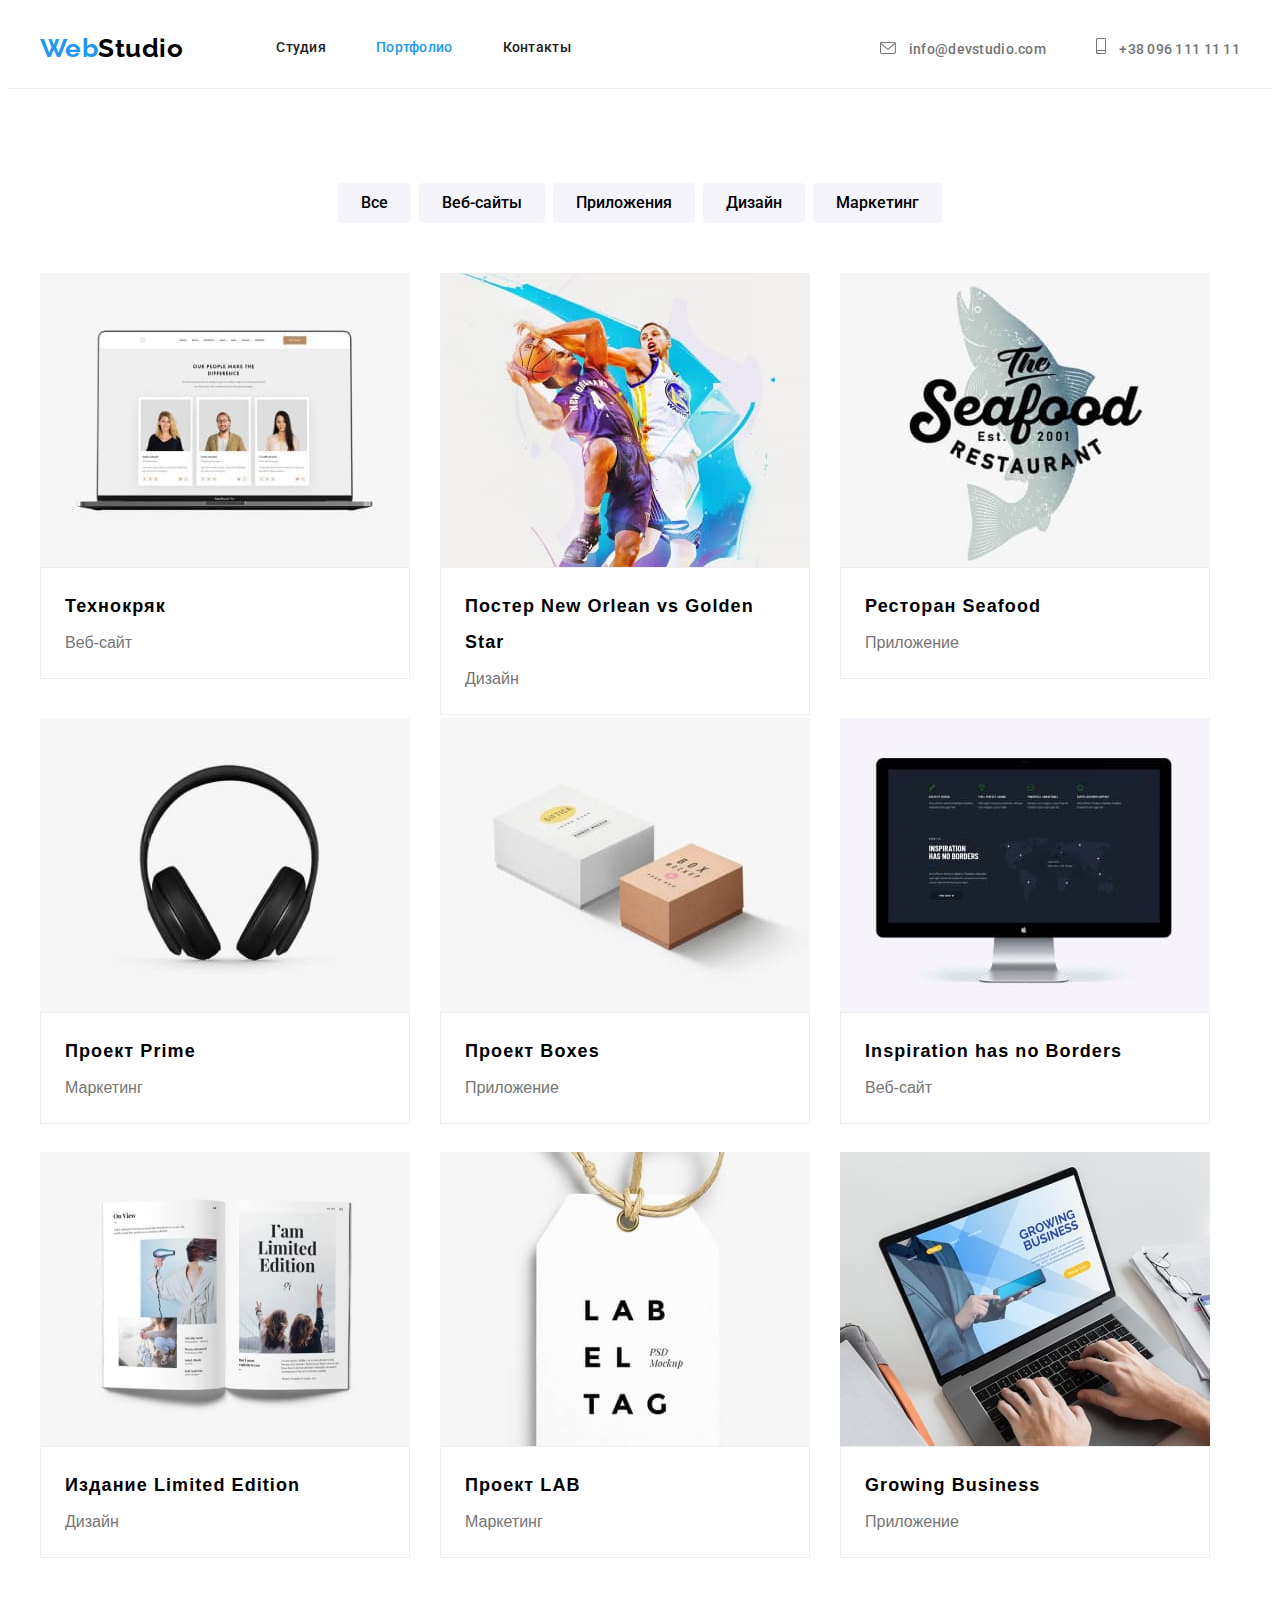
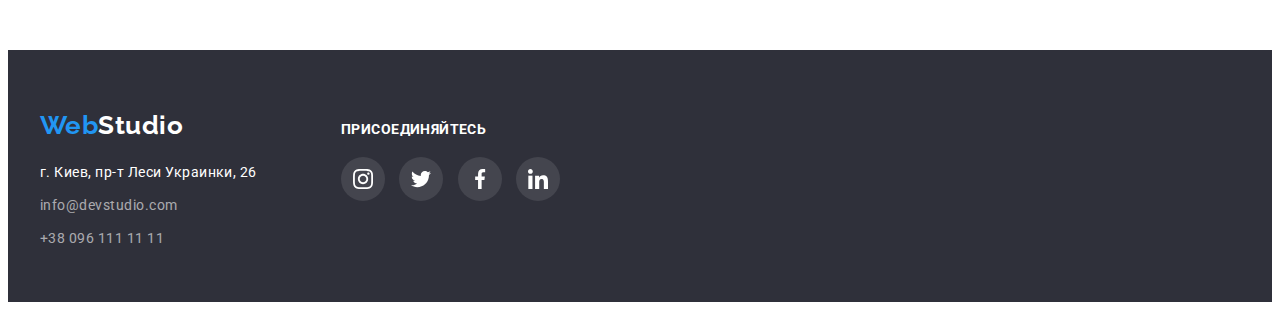
==== portfolio.html @ d93347e3 "Додає текст на картинці" ====
<!DOCTYPE html>
<html lang="ru">

<head>
    <meta charset="UTF-8">
    <meta http-equiv="X-UA-Compatible" content="IE=edge">
    <meta name="viewport" content="width=device-width, initial-scale=1.0">
    <title>Document</title>
  
    <link rel="stylesheet" href="https://cdnjs.cloudflare.com/ajax/libs/modern-normalize/1.1.0/modern-normalize.min.css"
            integrity="sha512-wpPYUAdjBVSE4KJnH1VR1HeZfpl1ub8YT/NKx4PuQ5NmX2tKuGu6U/JRp5y+Y8XG2tV+wKQpNHVUX03MfMFn9Q=="
            crossorigin="anonymous" referrerpolicy="no-referrer" />
            <link rel="stylesheet" href="./css/styles.css">
            <link
                href="https://fonts.googleapis.com/css2?family=Montserrat&family=Raleway:wght@700&family=Roboto:wght@400;500;700;900&display=swap"
                rel="stylesheet">
</head>

<body class="page">
<!-- Шапка сайта -->
<header class="page-header">
    <div class="container main-nav">
        <nav class="logo-nav">
            <a href="index.html" class="logo-header"><span class="logo-web">Web</span>Studio
            </a>
            <ul class="site-nav list">
                <li class="item"><a href="index.html" class="link">Студия</a></li>
                <li class="item"><a href="portfolio.html" class="link current">Портфолио</a></li>
                <li class="item"><a href="" class="link">Контакты</a></li>
            </ul>
        </nav>

        <ul class="address-nav list">
            <li class="item">
                <a href="mailto:info@devstudio.com" class="link">
                    <svg class="mail-icon" width="16" height="12">
                        <use href="./images/icons.svg#icon-envelope"></use>
                    </svg>

                    info@devstudio.com</a>
            </li>
            <li class="item">
                <a href="tel:+380961111111" class=link>
                    <svg class="telephone-icon" width="10" height="16">
                        <use href="./images/icons.svg#icon-smartphone"></use>
                    </svg>
                    +38 096 111 11 11</a>
            </li>
        </ul>
    </div>
</header>
    <!-- main content -->
    <main>
        <section class="section filter">
            <div class="container">
            <h1 class="visually-hidden">Портфолио</h1>
            
            <!-- навигация портфолио -->
            <ul class="portfolio-nav list">
                <li class="item"><button type="button" class="button-portfolio">Все </button> </li>
                <li class="item"><button type="button" class="button-portfolio">Веб-сайты</button></li>
                <li class="item"><button type="button" class="button-portfolio">Приложения</button></li>
                <li class="item"><button type="button" class="button-portfolio">Дизайн</button></li>
                <li class="item"><button type="button" class="button-portfolio">Маркетинг</button></li>
            </ul>
            <!-- примеры работ -->
        <h2 class="visually-hidden">Примеры работ</h2>
        <ul class="example list">
            <li class="item"><button type="button" class="link list"><img src="./images/web-up.jpg" alt="Ноутбук" width="370" height="294"
                        class="image">
                    <div class="card-down">
                        <h3 class="title-example list">Технокряк</h3>
                        <p class="type">Веб-сайт</p>
                    </div>
                </button>
            </li>
            <li class="item"><button type="button" class="link list"><img src="./images/design-up.jpg" alt="Два баскетболиста" width="370"
                        height="294" class="image">
                    <div class="card-down">
                        <h3 class="title-example list">Постер New Orlean vs Golden Star</h3>
                        <p class="type">Дизайн</p>
                    </div>
                </button>
            </li>
            <li class="item"><button type="button"  class="link list"><img src="./images/app-up.jpg" alt="Рыба" width="370" height="294"
                        class="image">
                    <div class="card-down">
                        <h3 class="title-example list">Ресторан Seafood</h3>
                        <p class="type">Приложение</p>
                    </div>
                </button>
            </li>
            <li class="item"><button type="button"  class="link list"><img src="./images/marketing-middle.jpg" alt="Наушники" width="370"
                        height="294" class="image">
                    <div class="card-down">
                        <h3 class="title-example list">Проект Prime</h3>
                        <p class="type">Маркетинг</p>
                    </div>
                </button>
            </li>
            <li class="item"><button type="button"  class="link list"><img src="./images/app-middle.jpg" alt="Две коробки" width="370"
                        height="294" class="image">
                    <div class="card-down">
                        <h3 class="title-example list">Проект Boxes</h3>
                        <p class="type">Приложение</p>
                    </div>
                </button>
            </li>
            <li class="item"><button type="button"  class="link list"><img src="./images/web-middle.jpg" alt="Экран" width="370"
                        height="294" class="image">
                    <div class="card-down">
                        <h3 class="title-example list">Inspiration has no Borders</h3>
                        <p class="type">Веб-сайт</p>
                    </div>
                </button>
            </li>
            <li class="item"><button type="button"  class="link list"><img src="./images/design-down.jpg" alt="Журнал" width="370"
                        height="294" class="image">
                    <div class="card-down">
                        <h3 class="title-example list">Издание Limited Edition</h3>
                        <p class="type">Дизайн</p>
                    </div>
                </button>
            </li>
            <li class="item"><button type="button"  class="link list"><img src="./images/marketing-down.jpg" alt="Бирка с логотипом"
                        width="370" height="294" class="image">
                    <div class="card-down">
                        <h3 class="title-example list">Проект LAB</h3>
                        <p class="type">Маркетинг</p>
                    </div>
                </button>
            </li>
            <li class="item"><button type="button"  class="link list"><img src="./images/app-down.jpg" alt="Руки и ноутбук" width="370"
                        height="294" class="image">
                    <div class="card-down">
                        <h3 class="title-example list">Growing Business</h3>
                        <p class="type">Приложение</p>
                    </div>
                </button>
            </li>
        </ul>
        </div>
        </section>
        </main>

<!-- footer -->
<footer class="footer">
    <div class="container">
        <ul class="footer-content">
            <li class="footer-box address-logo">
                <div class="footer-auth">
                    <div class="logo-footer">
                        <a href="index.html"><span class="logo-web">Web</span><span class="logo-white">Studio</span>
                        </a>
                    </div>
                    <div class="address-box">
                        <address class="address-footer">
                            <a href="https://goo.gl/maps/piqngm7oDQpEDh6u6" target="_blank" class="address">г. Киев,
                                пр-т Леси Украинки,
                                26</a>
                        </address>

                        <address class="address-nav-footer">
                            <ul class="list">
                                <li class="mail">
                                    <a href="mailto:info@devstudio.com" class="link">info@devstudio.com</a>
                                </li>
                                <li><a href="tel:+380961111111" class="link">+38 096 111 11 11</a>
                                </li>
                            </ul>
                        </address>
                    </div>
                </div>
            </li>
            <li class="footer-box">
                <div class="footer-auth icons-block">
                    <p class="footer-auth-text">Присоединяйтесь</p>
                    <ul class="footer-icons">
                        <li class="icon list">
                            <a href="#" class="footer-link">

                                <svg class="footer-icon">
                                    <use href="./images/icons.svg#icon-Instasign"></use>
                                </svg>
                            </a>
                        </li>
                        <li class="icon list">
                            <a href="#" class="footer-link">

                                <svg class="footer-icon">
                                    <use href="./images/icons.svg#icon-Twitter"></use>
                                </svg>
                            </a>
                        </li>
                        <li class="icon list">
                            <a href="#" class="footer-link">
                                <svg class="footer-icon">
                                    <use href="./images/icons.svg#icon-facebooksign"></use>
                                </svg>
                            </a>
                        </li>
                        <li class="icon list">
                            <a href="#" class="footer-link">

                                <svg class="footer-icon">
                                    <use href="./images/icons.svg#icon-INsign"></use>
                                </svg>
                            </a>
                        </li>
                    </ul>
                </div>
        </ul>
    </div>
</footer>
</body>

</html>
---- css/styles.css ----
:root{
--primary-text-colour: #212121;
--title-text-color: #212121;
--text-color:#757575;
--accent-color:#2196F3;
--secondary-text-color:#ffffff;
--primary-background-color:#ffffff;
--background-color-dark:#2F303A;
--background-color-button: #F5F4FA;
--border-color-header: #ECECEC;
--background-color-border-image-portfolio: #EEEEEE;
--color-icons-not-hovwer: #AFB1B8;}

header {border-bottom: 1px solid var(--border-color-header);}
body {
background-color:var(--primary-background-color);
color: var(--primary-text-colour);
font-family: Roboto, sans-serif;
letter-spacing:0.03em;}
a{
text-decoration: none;
}

.visually-hidden{
position: absolute;
 width: 1px;
height: 1px;
margin: -1px;
border: 0;
padding: 0;
white-space: nowrap;
clip-path: inset(100%);
clip: rect(0 0 0 0);
overflow: hidden;}

/* Section */
.section {
    color: var(--primary-text-colour);
    padding-top: 94px;
    padding-bottom: 94px;
}

.section-title {
    font-weight: 700;
    font-size: 36px;
    line-height: 1.17;
    text-align: center;
    margin-top: 0;
    margin-bottom: 50px;
}

    /* Logo */
.logo-header, .logo-footer{
color: #000000;
font-family: Raleway,sans-serif;
font-weight:700;
font-size:26px;
line-height:1.19;
text-decoration: none;}
.logo-web{
    color: var(--accent-color);}
/* List */
.list {
list-style: none;
margin-top: 0px;
margin-bottom: 0px;
padding-left: 0;}

/* Site-naw */
.main-nav{
    display: flex;
    align-items: center;
}
.logo-nav{
    display: flex;
    align-items: center;
}
.site-nav{
display: flex;
margin-left: 93px;
}
.site-nav>.item {
    margin-right: 50px;}

.site-nav>.item:not(:last-child){
margin-right: 50 px;
}


.site-nav .link {
display: block;
padding-top: 32px;
padding-bottom: 32px;

color:var(--primary-text-colour);
letter-spacing:0.02em;
font-weight: 500;
font-size: 14px;
line-height: 1.14;
text-decoration: none;}
.site-nav .link:hover,
.site-nav .link:focus {
    color: var(--accent-color);}
.site-nav .link.current {
color:var(--accent-color);}

.address-nav {
display: flex;
margin-left: auto;
align-items: baseline;}

.address-nav .link {
color: var(--text-color);
letter-spacing:0.02em;
text-decoration: none;
font-weight: 500;
font-size: 14px;
line-height: 1.14;

padding-top: 32px;
padding-bottom: 32px;}
.address-nav .link:hover,
.address-nav .link:focus {
color: var(--accent-color);}

.address-nav .link:hover .mail-icon,
.address-nav .link:focus .mail-icon{
  fill: var(--accent-color);
}
.address-nav .link:hover .telephone-icon,
.address-nav .link:focus .telephone-icon {
    fill: var(--accent-color);
}
.address-nav .item+ .item{
    margin-left: 50px;
}

    /* Hero */
.hero {
text-align:center;
padding-top: 200px;
padding-bottom: 200px;
background-image: url("../images/hero\ image.jpg");
linear-gradient:(to right, rgba(47, 48, 58, 0.4), rgba(47, 48, 58, 0.4));
background-color: var(--background-color-dark);
background-repeat: no-repeat;
background-position: center;
background-size: cover;
background-attachment:scroll;
background-size: 1600px auto;
}

.hero-title {
color: var(--secondary-text-color);

letter-spacing:0.06em;
font-weight: 900;
font-size: 44px;
line-height: 1.36;
text-transform: uppercase;
margin-top: 0px;
margin-bottom: 30px;
}

.button{
color: var(--secondary-text-color);
background-color: var(--accent-color);
font-weight: 700;
letter-spacing:0.06em;
font-family:inherit;
font-size: 16px;
line-height: 1.87;
text-align: center;
border-radius: 4px;
padding: 10px 32px;
display: inline-block;
border: 1px solid transparent;
margin-bottom: 0px;
margin-top: 0px;
min-width: 200px;
}

/* Features */
.features .title{
color:var(--title-text-color);
font-weight: 700;
font-size: 14px;
line-height: 1.14;
text-transform: uppercase;
margin-top: 0;
margin-bottom: 10px;}
.features .text{
color: var(--text-color);
font-size: 14px;
line-height: 1.71;
margin-top: 0;
margin-bottom: 0;
}
.features.list{
    display:flex;
    list-style: none;
}

.features .item:not(:last-child){
margin-right: 30px;}
.features .item{
    width: 270px;
    height: 251px;
}

/* Work-list */
.section.works{
    padding: 0px 0px 94px;
}

.work-img{
display: flex;
}
.item-work{position: relative;}
.work-img .item-work +.item-work{
    margin-left: 30px;
}
.name-work{
    font-weight: 700;
    font-size: 14px;
    line-height: 1.14;
    text-align: center;
    letter-spacing: 0.03em;
    text-transform: uppercase;

    position: absolute;
    left: 86px;
    bottom: 27px;
    color: var(--secondary-text-color);}
    
/* Command */
.command{
    display: flex;
}
.photo{
display: block;

}
.command-card {

padding-top:30px;
padding-bottom: 30px;
}
.command .item:not(:last-child){
margin-right: 30px;
}
.command .item{background-color: #FFFFFF;
    box-shadow: 0px 1px 3px rgba(0, 0, 0, 0.12), 0px 1px 1px rgba(0, 0, 0, 0.14), 0px 2px 1px rgba(0, 0, 0, 0.2);
    border-radius: 0px 0px 4px 4px;
    border: none;
    outline: none;
   }

.name{
font-weight: 500;
font-size: 16px;
line-height: 1.19;
text-align: center;
margin-top: 0;
margin-bottom: 10;}
.command .text{
    color:var(--text-color);
    font-size: 16px;
    line-height: 1.19;
    text-align: center;
margin-bottom: 16px;
margin-top: 0;
}
.text{margin-top: 0;}
.section.command{
    background-color:var(--background-color-button);}
.name-command {
    padding-top: 30px;
    padding-bottom: 30px;
background-color: var(--primary-background-color);}

.social-icon {
    width: 20px;
    height: 20px;
    fill: var(--color-icons-not-hovwer);}
.link-social:hover .social-icon,
.link-social:focus .social-icon{
fill:var(--secondary-text-color);
}
.link-social:focus,
.link-social:hover {
background-color: var(--accent-color);
cursor: pointer;
}
.link-social{
    width: 44px;
    height: 44px;
    border-radius: 50%;
    background-color: var(--secondary-text-color);
    display:flex;
justify-content: center;
    align-items: center;}

.command-icons {
    text-align: center;
    padding: 0;
  
    display: flex;
    padding-right: 32px;
    padding-left: 32px;
}
.command-icons .icon:not(:last-child){
    margin-right: 10px;
    
}
/* Clients */
.client-icon {
    width: 106px;
    height: 60px;
    fill: var(--color-icons-not-hovwer);

}

.client-link:hover .client-icon,
.client-link:focus .client-icon {
    fill: var(--accent-color);
}
.client-link:hover,
.client-link:focus{
        border: 1px solid var(--accent-color);
            border-radius: 4px;}

.client-link {
    border: 1px solid var(--color-icons-not-hovwer);
    width: 170px;
    height: 92px;
    border-radius: 4px;
    display: flex;
    text-align: center;
    justify-content: center;
    align-items: center;


}


.clients-icons .icon:not(:last-child) {
    margin-right: 30px;
}

.clients-icons .icon {


}

.clients-icons {
    text-align: center;
        padding: 0;
        display: flex;
        justify-content: center;
}
/* Footer */
.logo-footer{
margin-bottom: 20px;
text-decoration: none;
}
.address-footer{
    margin-bottom: 9px;
}
.mail{
    margin-bottom: 9px;
}
.logo-white{
    color: var(--secondary-text-color);
}
.address {
    color: var(--secondary-text-color);
    background-color: var(--background-color-dark);
    font-size: 14px;
    line-height: 1.71;
    text-decoration: none;}
address {
        font-style: normal;}
.address:hover,
.address:focus{
color: var(--accent-color);}
.address-nav-footer .link{
text-decoration: none;
font-size: 14px;
line-height: 1.71;
color: rgba(255, 255, 255, 0.6);
background-color: var(--background-color-dark);}
.container {
margin-left: auto;
margin-right: auto;
width: 1200px;
padding-left: 15px;
padding-right: 15px;}

.footer {
padding-top: 60px;
padding-bottom: 60px;
background-color: var(--background-color-dark);}


.footer-auth-text {
    letter-spacing: 0.03em;
    font-weight: 700;
    font-size: 14px;
    line-height: 1, 14;

    display: inline-block;
    text-transform: uppercase;
    color: var(--secondary-text-color);
    margin-bottom: 20px;}

.footer-content {
    display: flex;
    align-items: center;
    padding: 0;
    align-items: baseline;
    margin: 0;
}

.footer-content .footer-box {
    display: inline-block;
}

.footer-link {
    width: 44px;
    height: 44px;
    border-radius: 50%;
    background-color: rgba(255, 255, 255, 0.1);
    margin-right: 10px;
    display: flex;
    align-items: center;
    justify-content: center;
}


.footer-link .footer-icon {
    width: 20px;
    height: 20px;
    fill: var(--primary-background-color);
    text-align: center;
}

.footer-icons .icon {
    display: inline-block;
}

.footer-box.address-logo {
    margin-right: 70px;
}

.footer-icons {
    padding: 0;}

.footer-auth.icons-block {}

.address-box {
    width: 231px;
    height: 81px;
}
.footer-link:hover .footer-icon,
.footer-link:focus .footer-icon {
    color: var(--secondary-text-color);
}
.footer-link:hover,
.footer-link:focus{
    background-color: var(--accent-color);
}

        /* Portfolio */
        /* Navigation */
    
        .portfolio-nav {
            color: var(--primary-text-colour);
            text-align: center;
            display: flex;
            justify-content: center;
            padding-bottom: 16px;
            margin-bottom: 34px;
        }
    
        .portfolio-nav .item:not(:last-child) {
    
            margin-right: 8px;
        }
    
        .portfolio-nav .button-portfolio {
            background-color: var(--background-color-button);
            font-family: inherit;
            font-weight: 500;
            font-size: 16px;
            line-height: 1.62;
            text-align: center;
            cursor: pointer;
            padding: 6px 22px;
            border: 1px solid transparent;
            display: inline-block;
            min-width: 73px;
            border-radius: 4px;

        }
    
        .portfolio-nav .button-portfolio:hover,
        .portfolio-nav .button-portfolio:focus {
            background-color: var(--accent-color);
            color: var(--secondary-text-color);
            border-radius: 4px;
            min-width: 73px;
            display: inline-block;
        }
    
        /* Work-examples */
        .example {
            display: flex;
            flex-wrap: wrap;
        }
    
    
        .example>.item {
            margin-right: 30px;
            margin-bottom: 30px;
           
        }
    
        .example .item:nth-child(3n) {
            margin-right: 0px;
        }
    
        .example .item:nth-last-child(-n+3) {
            margin-bottom: 0;
        }
    
        .example .link {
            padding: 0;
            width: 370px;
            height: 404px;
            border: none;
            outline: none;
        background-color: #FFFFFF;}
            .example .link:hover,
            .example .link:focus{
            color: var(--primary-text-colour);
            background-color: #FFFFFF;
            box-shadow: 0px 1px 1px rgba(0, 0, 0, 0.12), 0px 4px 4px rgba(0, 0, 0, 0.06), 1px 4px 6px rgba(0, 0, 0, 0.16);
        }
    
        .example .title-example {
            letter-spacing: 0.06em;
            font-weight: 700;
            font-size: 18px;
            line-height: 2;
            margin-bottom: 4px;
        }
    
        .example .type {
            color: var(--text-color);
            font-size: 16px;
            line-height: 1.9;
        }
    
     p {
            margin: 0;
        }

        .card-down {
            border: 1px solid var(--background-color-border-image-portfolio);
            padding: 20px 24px;
            text-align: left;
        }
    
/* 
        SVG */
 .image {
display: block;
        }

.icon-features{
    width: 70px;
    height: 70px;
}
.box-features{
    display: flex;
    justify-content: center;
    align-items: center;
    width: 270px;
    height: 120px;
    background-color: var(--background-color-button);
margin-bottom: 30px;}
.mail-icon, .telephone-icon{
margin-right: 10px;
fill: var(--text-color);

}
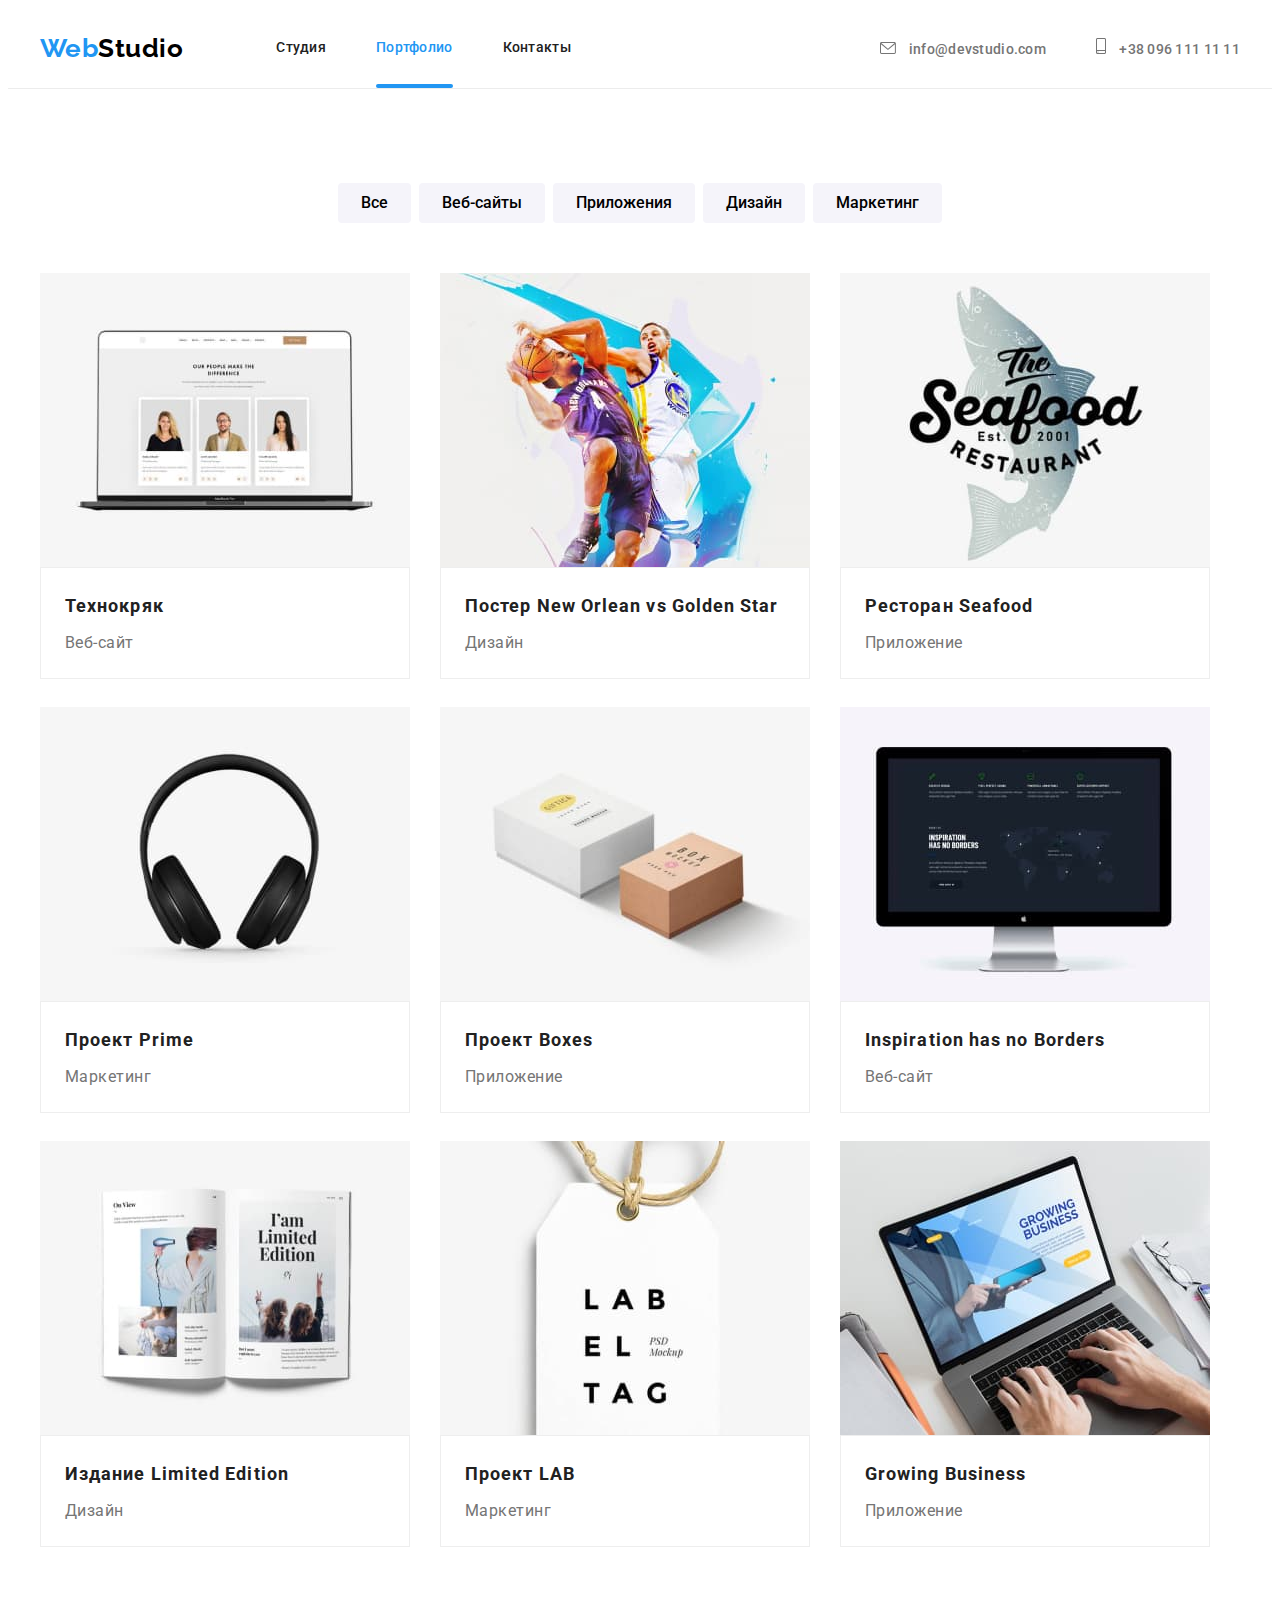
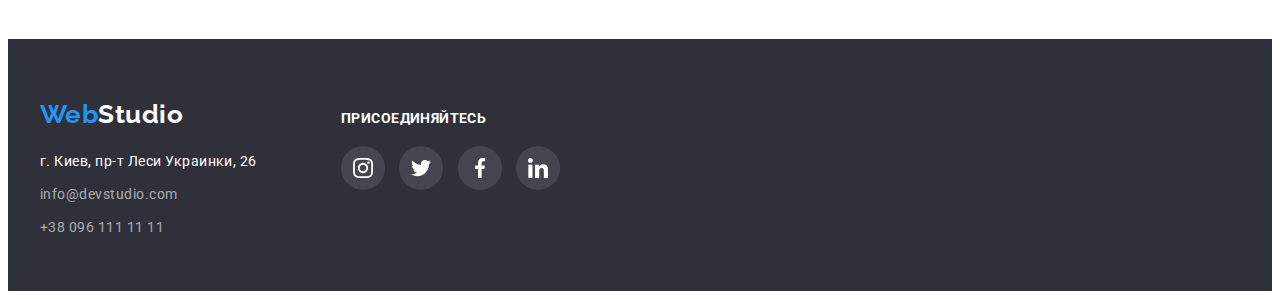
==== commit 0b5cf137: "Добавляет переходы и анимации" ====
--- a/portfolio.html
+++ b/portfolio.html
@@ -66,77 +66,93 @@
             <!-- примеры работ -->
         <h2 class="visually-hidden">Примеры работ</h2>
         <ul class="example list">
-            <li class="item"><button type="button" class="link list"><img src="./images/web-up.jpg" alt="Ноутбук" width="370" height="294"
+            <li class="item">
+                <div class="link list">
+                    <div class="card-top">
+                    <img src="./images/web-up.jpg" alt="Ноутбук" width="370" height="294"
                         class="image">
+                        <div class="example-overlay">
+                            <p>Ресурс предлагает комплексные предложения с разным уровнем функционала и сервисов. Все это позволит посетителю получить
+                            исчерпывающие сведения о компании или частном лице.</p>
+                        </div>
+                        </div>
                     <div class="card-down">
                         <h3 class="title-example list">Технокряк</h3>
                         <p class="type">Веб-сайт</p>
                     </div>
-                </button>
-            </li>
-            <li class="item"><button type="button" class="link list"><img src="./images/design-up.jpg" alt="Два баскетболиста" width="370"
+                </div>
+            </li>
+            <li class="item">
+                <div class="link list"><img src="./images/design-up.jpg" alt="Два баскетболиста" width="370"
                         height="294" class="image">
                     <div class="card-down">
                         <h3 class="title-example list">Постер New Orlean vs Golden Star</h3>
                         <p class="type">Дизайн</p>
                     </div>
-                </button>
-            </li>
-            <li class="item"><button type="button"  class="link list"><img src="./images/app-up.jpg" alt="Рыба" width="370" height="294"
+                </div>
+            </li>
+            <li class="item">
+                <div  class="link list">
+                    <img src="./images/app-up.jpg" alt="Рыба" width="370" height="294"
                         class="image">
                     <div class="card-down">
                         <h3 class="title-example list">Ресторан Seafood</h3>
                         <p class="type">Приложение</p>
                     </div>
-                </button>
-            </li>
-            <li class="item"><button type="button"  class="link list"><img src="./images/marketing-middle.jpg" alt="Наушники" width="370"
+                </div>
+            </li>
+            <li class="item"><div type="button"  class="link list"><img src="./images/marketing-middle.jpg" alt="Наушники" width="370"
                         height="294" class="image">
                     <div class="card-down">
                         <h3 class="title-example list">Проект Prime</h3>
                         <p class="type">Маркетинг</p>
                     </div>
-                </button>
-            </li>
-            <li class="item"><button type="button"  class="link list"><img src="./images/app-middle.jpg" alt="Две коробки" width="370"
+                </div>
+            </li>
+            <li class="item">
+                <div  class="link list">
+                    <img src="./images/app-middle.jpg" alt="Две коробки" width="370"
                         height="294" class="image">
                     <div class="card-down">
                         <h3 class="title-example list">Проект Boxes</h3>
                         <p class="type">Приложение</p>
                     </div>
-                </button>
-            </li>
-            <li class="item"><button type="button"  class="link list"><img src="./images/web-middle.jpg" alt="Экран" width="370"
+                </div>
+            </li>
+            <li class="item"><div type="button"  class="link list"><img src="./images/web-middle.jpg" alt="Экран" width="370"
                         height="294" class="image">
                     <div class="card-down">
                         <h3 class="title-example list">Inspiration has no Borders</h3>
                         <p class="type">Веб-сайт</p>
                     </div>
-                </button>
-            </li>
-            <li class="item"><button type="button"  class="link list"><img src="./images/design-down.jpg" alt="Журнал" width="370"
+                </div>
+            </li>
+            <li class="item">
+                <div class="link list">
+                    <img src="./images/design-down.jpg" alt="Журнал" width="370"
                         height="294" class="image">
                     <div class="card-down">
                         <h3 class="title-example list">Издание Limited Edition</h3>
                         <p class="type">Дизайн</p>
                     </div>
-                </button>
-            </li>
-            <li class="item"><button type="button"  class="link list"><img src="./images/marketing-down.jpg" alt="Бирка с логотипом"
+                </div>
+            </li>
+            <li class="item"><div type="button"  class="link list"><img src="./images/marketing-down.jpg" alt="Бирка с логотипом"
                         width="370" height="294" class="image">
                     <div class="card-down">
                         <h3 class="title-example list">Проект LAB</h3>
                         <p class="type">Маркетинг</p>
                     </div>
-                </button>
-            </li>
-            <li class="item"><button type="button"  class="link list"><img src="./images/app-down.jpg" alt="Руки и ноутбук" width="370"
+                </div>
+            </li>
+            <li class="item">
+                <div class="link list"><img src="./images/app-down.jpg" alt="Руки и ноутбук" width="370"
                         height="294" class="image">
                     <div class="card-down">
                         <h3 class="title-example list">Growing Business</h3>
                         <p class="type">Приложение</p>
                     </div>
-                </button>
+                </div>
             </li>
         </ul>
         </div>
--- a/css/styles.css
+++ b/css/styles.css
@@ -97,12 +97,25 @@
 font-weight: 500;
 font-size: 14px;
 line-height: 1.14;
-text-decoration: none;}
+text-decoration: none;
+position: relative;}
 .site-nav .link:hover,
 .site-nav .link:focus {
     color: var(--accent-color);}
 .site-nav .link.current {
 color:var(--accent-color);}
+
+.link.current::after{
+    content: "";
+    position: absolute;
+    width: 100%;
+    height: 4px;
+    background-color: var(--accent-color);
+    border-radius: 2px;
+    display: block;
+    bottom: 0;
+    left: 0;
+}
 
 .address-nav {
 display: flex;
@@ -134,15 +147,20 @@
 .address-nav .item+ .item{
     margin-left: 50px;
 }
+.mail-icon,
+.telephone-icon {
+    margin-right: 10px;
+    fill: var(--text-color);
+}
+
 
     /* Hero */
 .hero {
 text-align:center;
 padding-top: 200px;
 padding-bottom: 200px;
-background-image: url("../images/hero\ image.jpg");
-linear-gradient:(to right, rgba(47, 48, 58, 0.4), rgba(47, 48, 58, 0.4));
-background-color: var(--background-color-dark);
+background-image: linear-gradient(rgba(47, 48, 58, 0.4),rgba(47, 48, 58, 0.4)),
+url(../images/hero\ image.jpg);
 background-repeat: no-repeat;
 background-position: center;
 background-size: cover;
@@ -205,8 +223,21 @@
 margin-right: 30px;}
 .features .item{
     width: 270px;
-    height: 251px;
-}
+    height: 251px;}
+        .icon-features {
+            width: 70px;
+            height: 70px;
+        }
+    
+        .box-features {
+            display: flex;
+            justify-content: center;
+            align-items: center;
+            width: 270px;
+            height: 120px;
+            background-color: var(--background-color-button);
+            margin-bottom: 30px;
+        }
 
 /* Work-list */
 .section.works{
@@ -216,7 +247,17 @@
 .work-img{
 display: flex;
 }
-.item-work{position: relative;}
+.item-work{
+    position: relative;
+}
+.item-work::before {
+content:"";
+background-color: rgba(47, 48, 58, 0.8);
+width: 100%;
+height:70px;
+position:absolute;
+bottom: 0;
+}
 .work-img .item-work +.item-work{
     margin-left: 30px;
 }
@@ -232,7 +273,9 @@
     left: 86px;
     bottom: 27px;
     color: var(--secondary-text-color);}
-    
+    .work-pic{
+        display: block;
+    }
 /* Command */
 .command{
     display: flex;
@@ -518,7 +561,9 @@
             display: flex;
             flex-wrap: wrap;
         }
-    
+        .example .image {
+            display: block;
+        }
     
         .example>.item {
             margin-right: 30px;
@@ -571,29 +616,86 @@
             padding: 20px 24px;
             text-align: left;
         }
-    
-/* 
-        SVG */
- .image {
-display: block;
-        }
-
-.icon-features{
-    width: 70px;
-    height: 70px;
-}
-.box-features{
+        .example-overlay{
+            width: 100%;
+            height:100%;
+            padding: 63px 24px;
+            background-color: rgba(33, 150, 243, 0.9);
+            position: absolute;
+            bottom: 0;
+            left: 0;
+            transition-property: transform;
+            transform:translateY(100%);
+            transition: transform 500ms;
+            
+        }
+        .card-top{
+            position: relative;
+            overflow: hidden;
+        }
+        .card-top:hover .example-overlay,
+        .card-top:focus .example-overlay{
+            transform: translate(0);
+            cursor: pointer;
+            transition-timing-function: cubic-bezier(0.4, 0, 0.2, 1);
+            transition-duration: 250ms;
+        }
+        .card-top p{
+            font-weight: 400;
+            font-size: 18px;
+            line-height:28px;
+            letter-spacing: 0.03em;
+            color: var(--primary-background-color);
+            text-align: left;
+            font-style: normal;}
+        
+/* Modal window */
+
+.backdrop.is-hidden{
+    
+}
+.backdrop{
+    position: fixed;
+    top:0;
+    left: 0;
+    width: 100%;
+    height: 100%;
+    background-color: rgba(0, 0, 0, 0.2);
+    z-index: 20;
+transition: opacity 500ms, visibility 500ms;
+}
+.modal{
+    position: absolute;
+    left: 50%;
+    top: 50%;
+    transform: translate(-50%, -50%);
+    width: 528px;
+    min-height: 580px;
+    background-color: var(--primary-background-color);
+    border-radius: 4px;
+}
+
+.modal-close-button{
+    position: absolute;
+    width: 30px;
+    height: 30px;
+    border-radius: 50%;
+    border:1px solid rgba(0, 0, 0, 0.1);
+    top: 8px;
+    right: 8px;
     display: flex;
+    align-items: center;
     justify-content: center;
-    align-items: center;
-    width: 270px;
-    height: 120px;
-    background-color: var(--background-color-button);
-margin-bottom: 30px;}
-.mail-icon, .telephone-icon{
-margin-right: 10px;
-fill: var(--text-color);
-
-}
-
-
+    background-color: var(--primary-background-color);
+    /* transition-timing-function:cubic-bezier(0.4, 0, 0.2, 1);
+    transition-duration:250ms; */
+}
+.is-hidden{
+   opacity: 0;
+   visibility: hidden;
+   pointer-events: none;
+}
+.close-icon{
+    width: 18px;
+    height: 18px;
+}